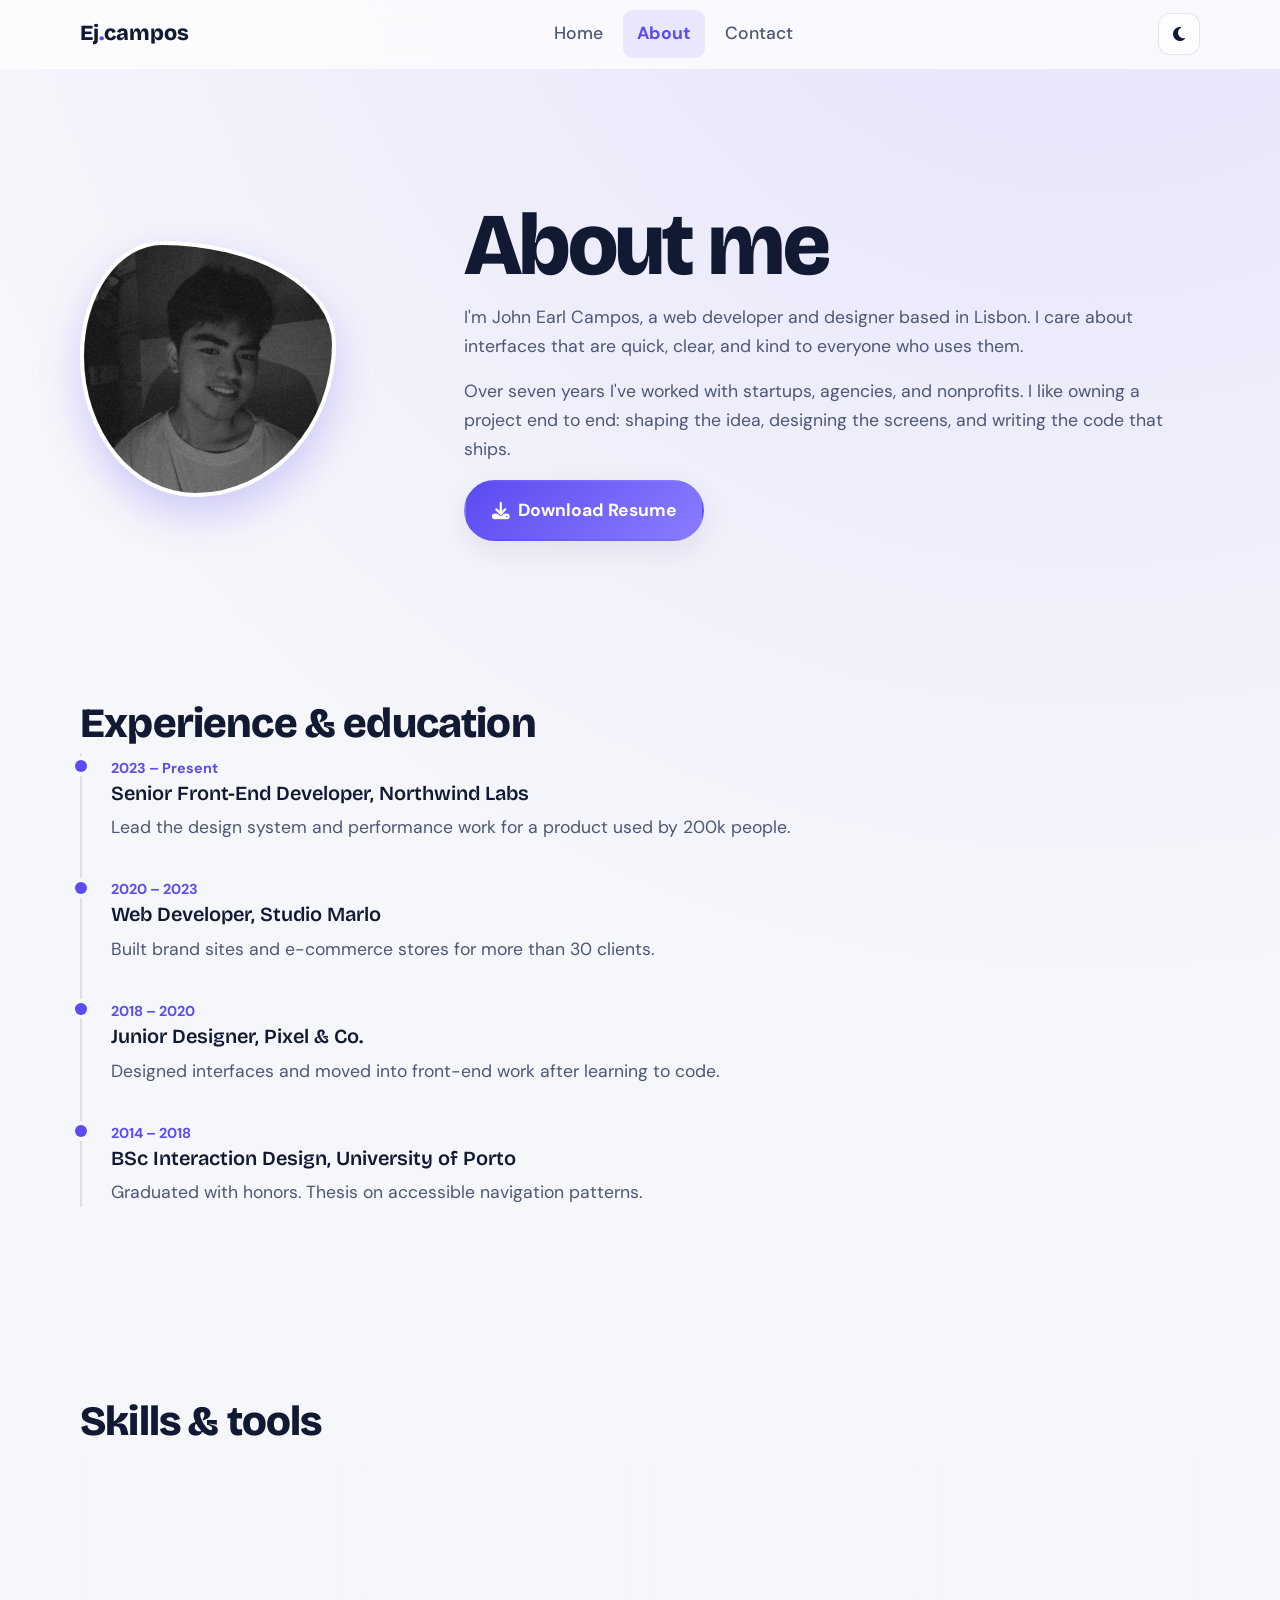
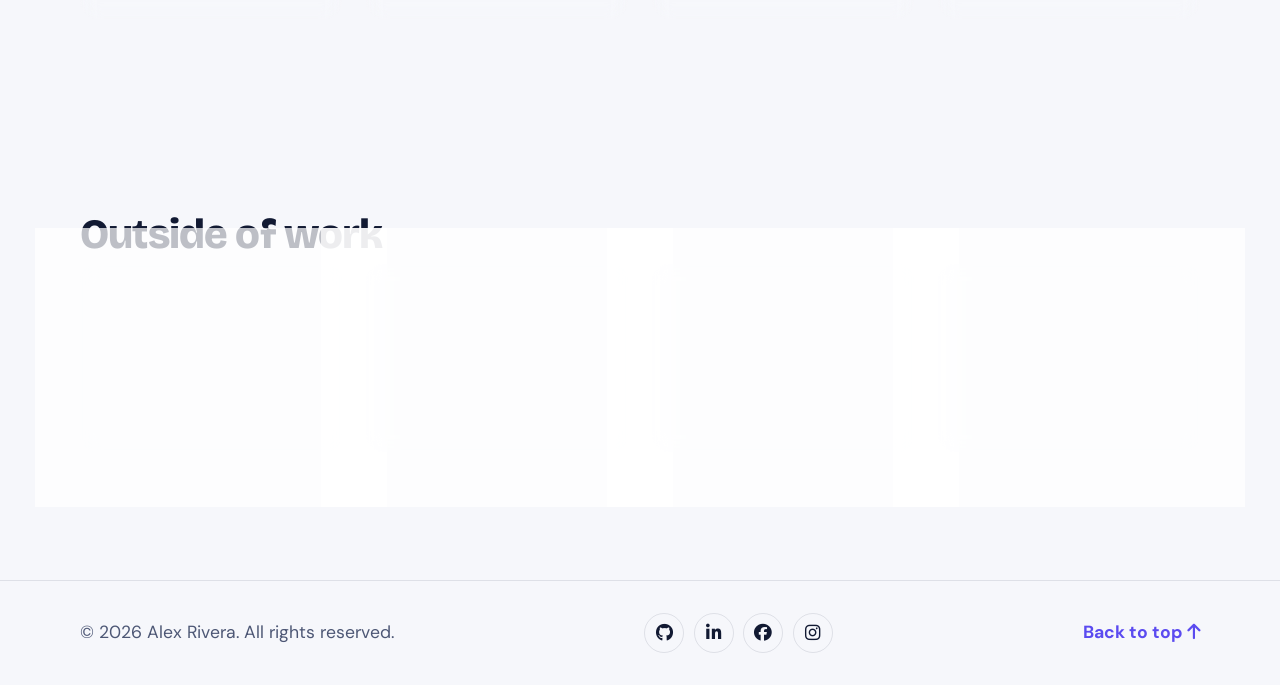
==== about.html @ 5c0c0ce5 "Add files via upload" ====
<!DOCTYPE html>
<html lang="en">
<head>
  <meta charset="UTF-8">
  <meta name="viewport" content="width=device-width, initial-scale=1">
  <meta name="description" content="About John Earl Campos – background, experience, skills and interests.">
  <title>About · John Earl Campos</title>
  <link rel="icon" href="data:image/svg+xml,%3Csvg xmlns='http://www.w3.org/2000/svg' viewBox='0 0 100 100'%3E%3Crect width='100' height='100' rx='24' fill='%236d5efc'/%3E%3Ctext x='50' y='68' font-size='56' text-anchor='middle' fill='white' font-family='sans-serif'%3EJ%3C/text%3E%3C/svg%3E">
  <link rel="preconnect" href="https://fonts.googleapis.com">
  <link rel="preconnect" href="https://fonts.gstatic.com" crossorigin>
  <link href="https://fonts.googleapis.com/css2?family=Bricolage+Grotesque:wght@600;800&family=DM+Sans:wght@400;500;700&display=swap" rel="stylesheet">
  <link rel="stylesheet" href="https://cdnjs.cloudflare.com/ajax/libs/font-awesome/6.5.1/css/all.min.css">
  <link rel="stylesheet" href="style.css">
  <script>try{var t=localStorage.getItem("theme");if(t)document.documentElement.setAttribute("data-theme",t)}catch(e){}</script>
</head>
<body>
  <a class="skip" href="#main">Skip to content</a>
  <header class="navbar" id="navbar">
    <nav class="container nav" aria-label="Main navigation">
      <a class="logo" href="index.html">Ej<span>.</span>campos</a>
      <ul class="nav-links" id="nav-links">
        <li><a href="index.html">Home</a></li>
        <li><a href="about.html" class="active" aria-current="page">About</a></li>
        <li><a href="contact.html">Contact</a></li>
      </ul>
      <div class="nav-actions">
        <button class="icon-btn" id="theme-toggle" aria-label="Toggle dark mode"><i class="fa-solid fa-moon"></i></button>
        <button class="icon-btn menu-btn" id="menu-btn" aria-label="Open menu" aria-expanded="false" aria-controls="nav-links"><i class="fa-solid fa-bars"></i></button>
      </div>
    </nav>
  </header>

  <main id="main">
    <section class="hero container intro">
      <img class="avatar" src="John_Earl_Campos.jpg" alt="Portrait of John Earl Campos (placeholder)">
      <div>
        <h1>About me</h1>
        <p class="lead">I'm John Earl Campos, a web developer and designer based in Lisbon. I care about interfaces that are quick, clear, and kind to everyone who uses them.</p>
        <p class="lead">Over seven years I've worked with startups, agencies, and nonprofits. I like owning a project end to end: shaping the idea, designing the screens, and writing the code that ships.</p>
        <a class="btn btn-primary" href="resume.pdf" download><i class="fa-solid fa-download"></i> Download Resume</a>
      </div>
    </section>

    <section class="section container">
      <h2 class="section-title reveal">Experience &amp; education</h2>
      <ol class="timeline">
        <li class="reveal"><span class="date">2023 – Present</span><h3>Senior Front-End Developer, Northwind Labs</h3><p>Lead the design system and performance work for a product used by 200k people.</p></li>
        <li class="reveal"><span class="date">2020 – 2023</span><h3>Web Developer, Studio Marlo</h3><p>Built brand sites and e-commerce stores for more than 30 clients.</p></li>
        <li class="reveal"><span class="date">2018 – 2020</span><h3>Junior Designer, Pixel &amp; Co.</h3><p>Designed interfaces and moved into front-end work after learning to code.</p></li>
        <li class="reveal"><span class="date">2014 – 2018</span><h3>BSc Interaction Design, University of Porto</h3><p>Graduated with honors. Thesis on accessible navigation patterns.</p></li>
      </ol>
    </section>

    <section class="section container">
      <h2 class="section-title reveal">Skills &amp; tools</h2>
      <div class="grid grid-4">
        <div class="card pad reveal"><h3><i class="fa-solid fa-code"></i> Frontend</h3><ul class="tags"><li>HTML</li><li>CSS</li><li>JavaScript</li><li>React</li></ul></div>
        <div class="card pad reveal"><h3><i class="fa-solid fa-server"></i> Backend</h3><ul class="tags"><li>Node.js</li><li>Express</li><li>PostgreSQL</li><li>REST</li></ul></div>
        <div class="card pad reveal"><h3><i class="fa-solid fa-pen-ruler"></i> Design</h3><ul class="tags"><li>Figma</li><li>Prototyping</li><li>Type</li><li>Branding</li></ul></div>
        <div class="card pad reveal"><h3><i class="fa-solid fa-screwdriver-wrench"></i> Tools</h3><ul class="tags"><li>Git</li><li>VS Code</li><li>Vite</li><li>Lighthouse</li></ul></div>
      </div>
    </section>

    <section class="section container">
      <h2 class="section-title reveal">Outside of work</h2>
      <div class="grid grid-4">
        <div class="card pad reveal"><h3><i class="fa-solid fa-mug-hot"></i> Coffee</h3><p>I brew pour-over every morning and have opinions about grind size.</p></div>
        <div class="card pad reveal"><h3><i class="fa-solid fa-person-hiking"></i> Hiking</h3><p>Weekend trails, preferably with a good view and no phone signal.</p></div>
        <div class="card pad reveal"><h3><i class="fa-solid fa-camera"></i> Film photography</h3><p>I shoot 35mm and develop at home. Slow, and worth it.</p></div>
        <div class="card pad reveal"><h3><i class="fa-solid fa-book-open"></i> Reading</h3><p>Mostly design history and science fiction.</p></div>
      </div>
    </section>
  </main>

  <footer class="footer">
    <div class="container footer-inner">
      <p>&copy; <span id="year">2025</span> Alex Rivera. All rights reserved.</p>
      <div class="socials">
        <a href="https://github.com/camposjohnearl-byte" aria-label="GitHub"><i class="fa-brands fa-github"></i></a>
        <a href="https://www.linkedin.com/in/johnearl-campos-39a609385/?isSelfProfile=true" aria-label="LinkedIn"><i class="fa-brands fa-linkedin-in"></i></a>
        <a href="https://www.facebook.com/johnearl.campos.08" aria-label="Facebook"><i class="fa-brands fa-facebook"></i></a>
        <a href="https://www.instagram.com/ejihbuy/" aria-label="Instagram"><i class="fa-brands fa-instagram"></i></a>
      </div>
      <a href="#top" class="to-top-link" id="to-top-link">Back to top <i class="fa-solid fa-arrow-up"></i></a>
    </div>
  </footer>
  <button class="to-top" id="to-top" aria-label="Back to top"><i class="fa-solid fa-arrow-up"></i></button>
  <script src="script.js"></script>
</body>
</html>
---- style.css ----
/* =========================================================
   1. VARIABLES  (edit colors and fonts here)
   ========================================================= */
:root {
  --bg: #f6f7fb;
  --surface: rgba(255, 255, 255, 0.72);
  --surface-solid: #ffffff;
  --text: #121a33;
  --muted: #4d5775;
  --border: rgba(18, 26, 51, 0.1);
  --accent: #5b4bf0;          /* single vibrant accent */
  --accent-2: #8a7dff;
  --on-accent: #ffffff;
  --navy: #0f1630;
  --shadow: 0 10px 30px rgba(18, 26, 51, 0.08);
  --shadow-hover: 0 18px 40px rgba(91, 75, 240, 0.25);
  --radius: 18px;
  --font-display: "Bricolage Grotesque", system-ui, sans-serif;
  --font-body: "DM Sans", system-ui, sans-serif;
  --fs-h1: clamp(2.6rem, 7vw + 1rem, 5.5rem);
  --fs-h2: clamp(1.7rem, 3vw + 1rem, 2.6rem);
  --fs-h3: clamp(1.05rem, 0.6vw + 1rem, 1.25rem);
  --fs-body: clamp(1rem, 0.2vw + 0.95rem, 1.1rem);
  --ease: 0.3s ease;
}
[data-theme="dark"] {
  --bg: #0b1024;
  --surface: rgba(24, 31, 60, 0.7);
  --surface-solid: #151c3a;
  --text: #eef0fa;
  --muted: #a9b0cc;
  --border: rgba(255, 255, 255, 0.1);
  --accent: #8a7dff;
  --accent-2: #b0a7ff;
  --on-accent: #0b1024;
  --shadow: 0 10px 30px rgba(0, 0, 0, 0.35);
  --shadow-hover: 0 18px 40px rgba(138, 125, 255, 0.3);
}

/* =========================================================
   2. BASE
   ========================================================= */
*, *::before, *::after { box-sizing: border-box; }
html { scroll-behavior: smooth; scroll-padding-top: 80px; }
body {
  margin: 0; font-family: var(--font-body); font-size: var(--fs-body);
  line-height: 1.65; color: var(--text); background: var(--bg);
  background-image: radial-gradient(circle at 85% -10%, rgba(138, 125, 255, 0.18), transparent 45%);
  transition: background-color var(--ease), color var(--ease);
}
img { max-width: 100%; display: block; }
h1, h2, h3 { font-family: var(--font-display); line-height: 1.1; margin: 0 0 0.6rem; }
h1 { font-size: var(--fs-h1); font-weight: 800; letter-spacing: -0.03em; }
h2 { font-size: var(--fs-h2); font-weight: 800; letter-spacing: -0.02em; }
h3 { font-size: var(--fs-h3); font-weight: 600; }
p { margin: 0 0 1rem; }
a { color: var(--accent); text-decoration: none; transition: color var(--ease); }
a:hover { color: var(--accent-2); }
ul, ol { margin: 0; padding: 0; list-style: none; }
:focus-visible { outline: 3px solid var(--accent); outline-offset: 3px; border-radius: 6px; }
.skip { position: absolute; left: -999px; top: 8px; background: var(--accent); color: var(--on-accent); padding: 8px 14px; border-radius: 8px; z-index: 200; }
.skip:focus { left: 8px; }

/* =========================================================
   3. LAYOUT
   ========================================================= */
.container { width: min(1120px, 100% - 2.5rem); margin-inline: auto; }
.section { padding-block: clamp(3rem, 8vw, 6rem); }
.narrow { max-width: 760px; }
.grid { display: grid; gap: 1.5rem; }
.grid-2, .grid-3, .grid-4 { grid-template-columns: 1fr; }
.hero { padding-block: clamp(4rem, 12vw, 8rem) clamp(2rem, 6vw, 4rem); animation: rise 0.8s ease both; }
.hero.intro { display: grid; gap: 2.5rem; align-items: center; }
.contact-grid { display: grid; gap: 1.5rem; grid-template-columns: 1fr; }

/* Navbar */
.navbar { position: sticky; top: 0; z-index: 100; background: var(--surface); backdrop-filter: blur(14px); -webkit-backdrop-filter: blur(14px); border-bottom: 1px solid transparent; transition: box-shadow var(--ease), border-color var(--ease); }
.navbar.scrolled { box-shadow: var(--shadow); border-color: var(--border); }
.nav { display: flex; align-items: center; justify-content: space-between; height: 68px; }
.logo { font-family: var(--font-display); font-weight: 800; font-size: 1.35rem; color: var(--text); }
.logo span { color: var(--accent); }
.nav-links { position: absolute; top: 68px; left: 0; right: 0; background: var(--surface-solid); border-bottom: 1px solid var(--border); display: flex; flex-direction: column; padding: 0 1.25rem; max-height: 0; overflow: hidden; visibility: hidden; transition: max-height 0.4s ease, padding 0.4s ease, visibility 0.4s; }
.nav-links.open { max-height: 280px; padding: 1rem 1.25rem; visibility: visible; }
.nav-links a { display: block; padding: 0.6rem 0.9rem; border-radius: 10px; color: var(--muted); font-weight: 500; }
.nav-links a:hover, .nav-links a.active { color: var(--text); background: rgba(138, 125, 255, 0.15); }
.nav-links a.active { color: var(--accent); font-weight: 700; }
.nav-actions { display: flex; gap: 0.5rem; }

/* Footer */
.footer { border-top: 1px solid var(--border); padding-block: 2rem; margin-top: 2rem; color: var(--muted); }
.footer-inner { display: flex; flex-wrap: wrap; align-items: center; justify-content: space-between; gap: 1rem; }
.footer p { margin: 0; }

/* =========================================================
   4. COMPONENTS
   ========================================================= */
.btn { display: inline-flex; align-items: center; gap: 0.5rem; padding: 0.85rem 1.6rem; border-radius: 999px; font-weight: 700; font: inherit; font-weight: 700; border: 2px solid transparent; cursor: pointer; transition: transform var(--ease), box-shadow var(--ease), background var(--ease); }
.btn:hover { transform: translateY(-2px); }
.btn-primary { background: linear-gradient(135deg, var(--accent), var(--accent-2)); color: var(--on-accent); box-shadow: var(--shadow); }
.btn-primary:hover { color: var(--on-accent); box-shadow: var(--shadow-hover); }
.btn-ghost { border-color: var(--border); color: var(--text); background: var(--surface); }
.btn-ghost:hover { border-color: var(--accent); color: var(--accent); }
.btn-light { background: #fff; color: #1b1566; }
.btn-light:hover { color: #1b1566; box-shadow: 0 12px 30px rgba(0, 0, 0, 0.3); }
.btn-row { display: flex; flex-wrap: wrap; gap: 1rem; margin-top: 1.5rem; }
.icon-btn { width: 42px; height: 42px; display: grid; place-items: center; border-radius: 12px; border: 1px solid var(--border); background: var(--surface); color: var(--text); font-size: 1rem; cursor: pointer; transition: transform var(--ease), color var(--ease), border-color var(--ease); }
.icon-btn:hover { color: var(--accent); border-color: var(--accent); transform: translateY(-2px); }

.card { background: var(--surface); backdrop-filter: blur(10px); -webkit-backdrop-filter: blur(10px); border: 1px solid var(--border); border-radius: var(--radius); box-shadow: var(--shadow); transition: transform var(--ease), box-shadow var(--ease), border-color var(--ease); }
.card.pad { padding: 1.6rem; }
.card:hover { transform: translateY(-6px); box-shadow: var(--shadow-hover); border-color: var(--accent); }
.skills-panel:hover, form.card:hover { transform: none; }
.card h3 i { color: var(--accent); margin-right: 0.4rem; }
.card p { color: var(--muted); }
.project { overflow: hidden; }
.project img { aspect-ratio: 16 / 10; width: 100%; object-fit: cover; }
.card-body { padding: 1.4rem; }
.links { display: flex; gap: 1.2rem; font-weight: 700; font-size: 0.95rem; }

.tags { display: flex; flex-wrap: wrap; gap: 0.5rem; margin-bottom: 1rem; }
.tags li { font-size: 0.82rem; font-weight: 500; padding: 0.25rem 0.75rem; border-radius: 999px; background: rgba(138, 125, 255, 0.16); color: var(--accent); }

.hello { color: var(--accent); font-weight: 700; margin-bottom: 0.5rem; }
.tagline { font-family: var(--font-display); font-size: clamp(1.4rem, 3vw + 0.5rem, 2.4rem); font-weight: 600; margin: 0.8rem 0; }
.typing { color: var(--accent); }
.caret { display: inline-block; width: 3px; height: 1em; margin-left: 3px; background: var(--accent); vertical-align: -0.12em; animation: blink 1s steps(1) infinite; }
.lead { color: var(--muted); max-width: 60ch; }
.section-title { margin-bottom: 0.4rem; }
.section-sub { color: var(--muted); margin-bottom: 2rem; }

.skill-head { display: flex; justify-content: space-between; font-weight: 500; margin-bottom: 0.4rem; }
.bar { height: 10px; background: var(--border); border-radius: 999px; overflow: hidden; }
.bar-fill { height: 100%; width: 0; border-radius: 999px; background: linear-gradient(90deg, var(--accent), var(--accent-2)); transition: width 1.2s cubic-bezier(0.2, 0.7, 0.2, 1); }
.skills-panel { padding: 1.8rem; gap: 1.5rem 3rem; }

.cta { text-align: center; padding: clamp(2.5rem, 6vw, 4rem) 1.5rem; border-radius: 28px; color: #fff; background: linear-gradient(135deg, var(--navy), #3a2fb8 70%, #5b4bf0); box-shadow: var(--shadow); }
.cta h2 { color: #fff; }
.cta p { color: rgba(255, 255, 255, 0.85); margin-bottom: 1.5rem; }

.avatar { width: min(320px, 80%); aspect-ratio: 1; object-fit: cover; border-radius: 32% 68% 55% 45% / 45% 40% 60% 55%; border: 4px solid var(--surface-solid); box-shadow: var(--shadow-hover); }

.timeline { position: relative; padding-left: 1.8rem; border-left: 2px solid var(--border); display: grid; gap: 2rem; }
.timeline li { position: relative; }
.timeline li::before { content: ""; position: absolute; left: calc(-1.8rem - 7px); top: 0.45rem; width: 12px; height: 12px; border-radius: 50%; background: var(--accent); box-shadow: 0 0 0 4px var(--bg); }
.timeline .date { font-weight: 700; color: var(--accent); font-size: 0.9rem; }
.timeline p { color: var(--muted); margin: 0; }

.socials { display: flex; gap: 0.6rem; }
.socials a { width: 40px; height: 40px; display: grid; place-items: center; border-radius: 50%; border: 1px solid var(--border); color: var(--text); transition: transform var(--ease), background var(--ease), color var(--ease); }
.socials a:hover { background: var(--accent); color: var(--on-accent); transform: translateY(-3px); }
.to-top-link { font-weight: 700; }
.to-top { position: fixed; right: 1.2rem; bottom: 1.2rem; width: 48px; height: 48px; border-radius: 50%; border: 0; background: var(--accent); color: var(--on-accent); box-shadow: var(--shadow-hover); cursor: pointer; opacity: 0; visibility: hidden; transform: translateY(12px); transition: opacity var(--ease), transform var(--ease), visibility var(--ease); z-index: 90; }
.to-top.show { opacity: 1; visibility: visible; transform: none; }

/* Form */
.field { margin-bottom: 1.1rem; }
label { display: block; font-weight: 700; margin-bottom: 0.35rem; font-size: 0.95rem; }
input, textarea { width: 100%; padding: 0.8rem 1rem; font: inherit; color: var(--text); background: var(--surface-solid); border: 1.5px solid var(--border); border-radius: 12px; transition: border-color var(--ease), box-shadow var(--ease); }
input:focus, textarea:focus { outline: none; border-color: var(--accent); box-shadow: 0 0 0 4px rgba(138, 125, 255, 0.25); }
.field.invalid input, .field.invalid textarea { border-color: #d92d4a; }
.error { color: #d92d4a; font-size: 0.88rem; margin: 0.3rem 0 0; min-height: 0; }
[data-theme="dark"] .error, [data-theme="dark"] .field.invalid + .error { color: #ff8095; }
.success { margin: 1rem 0 0; padding: 0.9rem 1rem; border-radius: 12px; background: rgba(30, 160, 100, 0.15); color: var(--text) !important; }
.success i { color: #1ea064; }
.details { display: grid; gap: 1rem; margin: 1rem 0 1.5rem; }
.details li { display: flex; gap: 0.9rem; align-items: center; }
.details i { width: 40px; height: 40px; display: grid; place-items: center; border-radius: 12px; background: rgba(138, 125, 255, 0.16); color: var(--accent); }

/* Accordion */
.accordion { display: grid; gap: 0.8rem; }
.acc-item { background: var(--surface); border: 1px solid var(--border); border-radius: 14px; overflow: hidden; }
.acc-btn { width: 100%; display: flex; justify-content: space-between; align-items: center; gap: 1rem; padding: 1.1rem 1.3rem; font: inherit; font-weight: 700; color: var(--text); background: none; border: 0; text-align: left; cursor: pointer; }
.acc-btn i { transition: transform var(--ease); color: var(--accent); }
.acc-btn[aria-expanded="true"] i { transform: rotate(180deg); }
.acc-panel { display: grid; grid-template-rows: 0fr; transition: grid-template-rows 0.35s ease; }
.acc-panel.open { grid-template-rows: 1fr; }
.acc-panel p { overflow: hidden; margin: 0; padding: 0 1.3rem; color: var(--muted); }
.acc-panel.open p { padding-bottom: 1.2rem; }

/* =========================================================
   5. UTILITIES & ANIMATION
   ========================================================= */
.reveal { opacity: 0; transform: translateY(24px); transition: opacity 0.7s ease, transform 0.7s ease; }
.reveal.visible { opacity: 1; transform: none; }
@keyframes rise { from { opacity: 0; transform: translateY(24px); } to { opacity: 1; transform: none; } }
@keyframes blink { 50% { opacity: 0; } }

@media (prefers-reduced-motion: reduce) {
  *, *::before, *::after { animation: none !important; transition: none !important; scroll-behavior: auto !important; }
  .reveal { opacity: 1; transform: none; }
}

/* =========================================================
   6. RESPONSIVE (mobile-first)
   ========================================================= */
@media (min-width: 640px) {
  .grid-3, .grid-4 { grid-template-columns: repeat(2, 1fr); }
  .grid-2 { grid-template-columns: repeat(2, 1fr); }
}
@media (min-width: 820px) {
  .menu-btn { display: none; }
  .nav-links { position: static; flex-direction: row; gap: 0.3rem; max-height: none; overflow: visible; visibility: visible; padding: 0; background: none; border: 0; }
  .hero.intro { grid-template-columns: 320px 1fr; gap: 4rem; }
  .contact-grid { grid-template-columns: 1.4fr 1fr; align-items: start; }
}
@media (min-width: 1024px) {
  .grid-3 { grid-template-columns: repeat(3, 1fr); }
  .grid-4 { grid-template-columns: repeat(4, 1fr); }
}
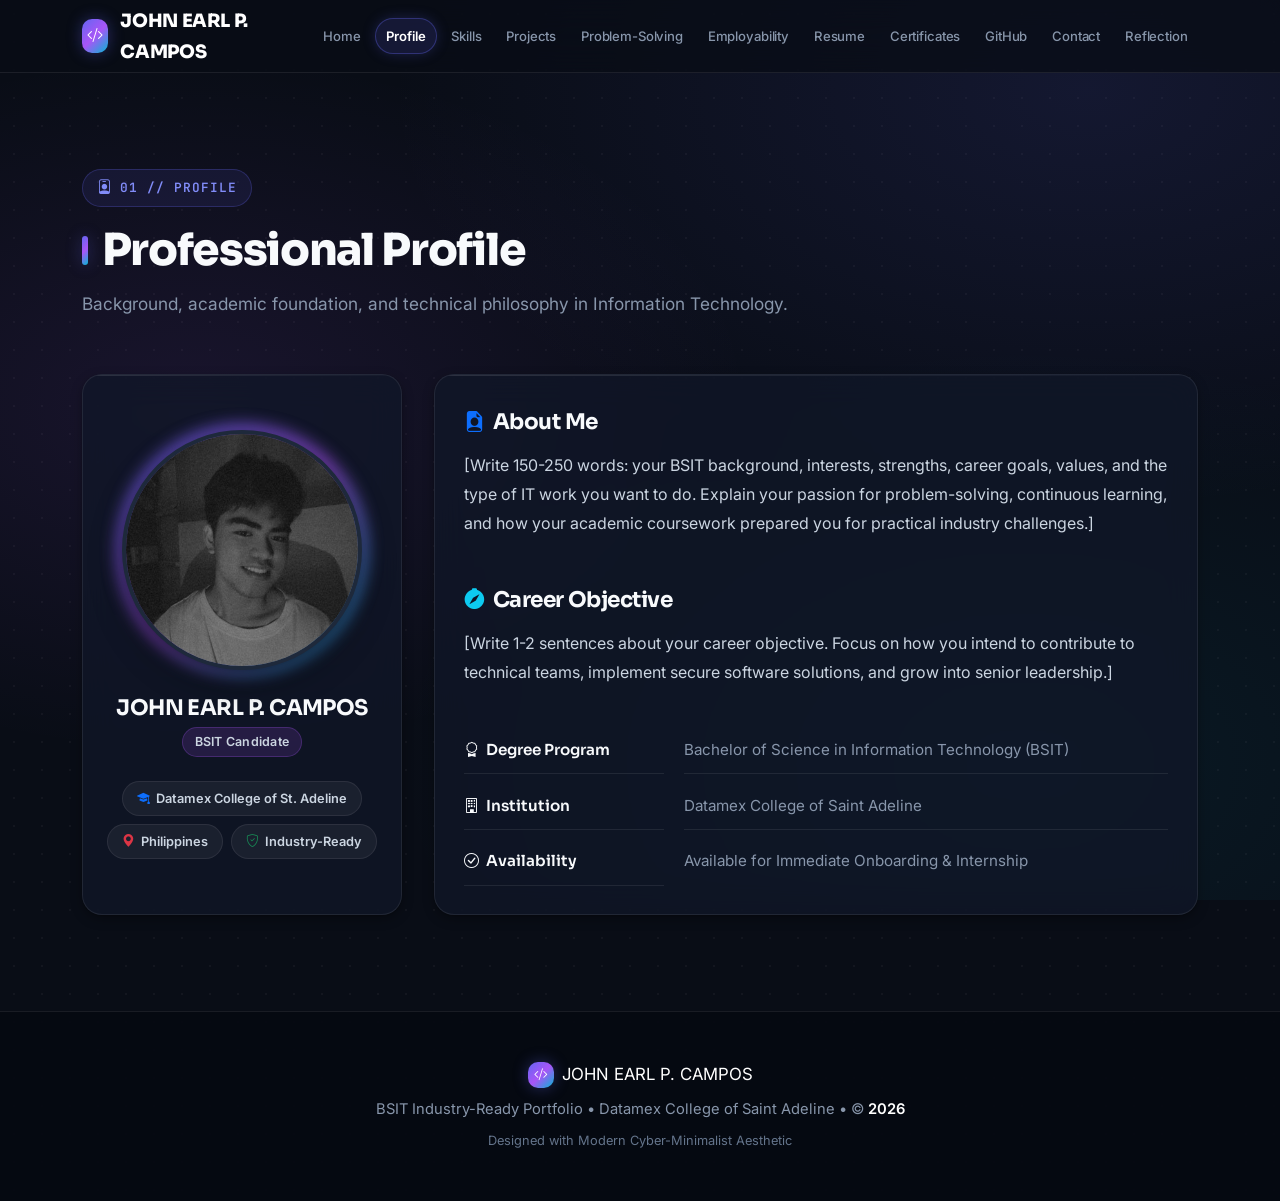
==== commit 38f86811: "Add files via upload" ====
--- a/about.html
+++ b/about.html
@@ -1,90 +1,138 @@
-<!DOCTYPE html>
-<html lang="en">
-<head>
-  <meta charset="UTF-8">
-  <meta name="viewport" content="width=device-width, initial-scale=1">
-  <meta name="description" content="About John Earl Campos – background, experience, skills and interests.">
-  <title>About · John Earl Campos</title>
-  <link rel="icon" href="data:image/svg+xml,%3Csvg xmlns='http://www.w3.org/2000/svg' viewBox='0 0 100 100'%3E%3Crect width='100' height='100' rx='24' fill='%236d5efc'/%3E%3Ctext x='50' y='68' font-size='56' text-anchor='middle' fill='white' font-family='sans-serif'%3EJ%3C/text%3E%3C/svg%3E">
-  <link rel="preconnect" href="https://fonts.googleapis.com">
-  <link rel="preconnect" href="https://fonts.gstatic.com" crossorigin>
-  <link href="https://fonts.googleapis.com/css2?family=Bricolage+Grotesque:wght@600;800&family=DM+Sans:wght@400;500;700&display=swap" rel="stylesheet">
-  <link rel="stylesheet" href="https://cdnjs.cloudflare.com/ajax/libs/font-awesome/6.5.1/css/all.min.css">
-  <link rel="stylesheet" href="style.css">
-  <script>try{var t=localStorage.getItem("theme");if(t)document.documentElement.setAttribute("data-theme",t)}catch(e){}</script>
-</head>
-<body>
-  <a class="skip" href="#main">Skip to content</a>
-  <header class="navbar" id="navbar">
-    <nav class="container nav" aria-label="Main navigation">
-      <a class="logo" href="index.html">Ej<span>.</span>campos</a>
-      <ul class="nav-links" id="nav-links">
-        <li><a href="index.html">Home</a></li>
-        <li><a href="about.html" class="active" aria-current="page">About</a></li>
-        <li><a href="contact.html">Contact</a></li>
-      </ul>
-      <div class="nav-actions">
-        <button class="icon-btn" id="theme-toggle" aria-label="Toggle dark mode"><i class="fa-solid fa-moon"></i></button>
-        <button class="icon-btn menu-btn" id="menu-btn" aria-label="Open menu" aria-expanded="false" aria-controls="nav-links"><i class="fa-solid fa-bars"></i></button>
-      </div>
-    </nav>
-  </header>
-
-  <main id="main">
-    <section class="hero container intro">
-      <img class="avatar" src="John_Earl_Campos.jpg" alt="Portrait of John Earl Campos (placeholder)">
-      <div>
-        <h1>About me</h1>
-        <p class="lead">I'm John Earl Campos, a web developer and designer based in Lisbon. I care about interfaces that are quick, clear, and kind to everyone who uses them.</p>
-        <p class="lead">Over seven years I've worked with startups, agencies, and nonprofits. I like owning a project end to end: shaping the idea, designing the screens, and writing the code that ships.</p>
-        <a class="btn btn-primary" href="resume.pdf" download><i class="fa-solid fa-download"></i> Download Resume</a>
-      </div>
-    </section>
-
-    <section class="section container">
-      <h2 class="section-title reveal">Experience &amp; education</h2>
-      <ol class="timeline">
-        <li class="reveal"><span class="date">2023 – Present</span><h3>Senior Front-End Developer, Northwind Labs</h3><p>Lead the design system and performance work for a product used by 200k people.</p></li>
-        <li class="reveal"><span class="date">2020 – 2023</span><h3>Web Developer, Studio Marlo</h3><p>Built brand sites and e-commerce stores for more than 30 clients.</p></li>
-        <li class="reveal"><span class="date">2018 – 2020</span><h3>Junior Designer, Pixel &amp; Co.</h3><p>Designed interfaces and moved into front-end work after learning to code.</p></li>
-        <li class="reveal"><span class="date">2014 – 2018</span><h3>BSc Interaction Design, University of Porto</h3><p>Graduated with honors. Thesis on accessible navigation patterns.</p></li>
-      </ol>
-    </section>
-
-    <section class="section container">
-      <h2 class="section-title reveal">Skills &amp; tools</h2>
-      <div class="grid grid-4">
-        <div class="card pad reveal"><h3><i class="fa-solid fa-code"></i> Frontend</h3><ul class="tags"><li>HTML</li><li>CSS</li><li>JavaScript</li><li>React</li></ul></div>
-        <div class="card pad reveal"><h3><i class="fa-solid fa-server"></i> Backend</h3><ul class="tags"><li>Node.js</li><li>Express</li><li>PostgreSQL</li><li>REST</li></ul></div>
-        <div class="card pad reveal"><h3><i class="fa-solid fa-pen-ruler"></i> Design</h3><ul class="tags"><li>Figma</li><li>Prototyping</li><li>Type</li><li>Branding</li></ul></div>
-        <div class="card pad reveal"><h3><i class="fa-solid fa-screwdriver-wrench"></i> Tools</h3><ul class="tags"><li>Git</li><li>VS Code</li><li>Vite</li><li>Lighthouse</li></ul></div>
-      </div>
-    </section>
-
-    <section class="section container">
-      <h2 class="section-title reveal">Outside of work</h2>
-      <div class="grid grid-4">
-        <div class="card pad reveal"><h3><i class="fa-solid fa-mug-hot"></i> Coffee</h3><p>I brew pour-over every morning and have opinions about grind size.</p></div>
-        <div class="card pad reveal"><h3><i class="fa-solid fa-person-hiking"></i> Hiking</h3><p>Weekend trails, preferably with a good view and no phone signal.</p></div>
-        <div class="card pad reveal"><h3><i class="fa-solid fa-camera"></i> Film photography</h3><p>I shoot 35mm and develop at home. Slow, and worth it.</p></div>
-        <div class="card pad reveal"><h3><i class="fa-solid fa-book-open"></i> Reading</h3><p>Mostly design history and science fiction.</p></div>
-      </div>
-    </section>
-  </main>
-
-  <footer class="footer">
-    <div class="container footer-inner">
-      <p>&copy; <span id="year">2025</span> Alex Rivera. All rights reserved.</p>
-      <div class="socials">
-        <a href="https://github.com/camposjohnearl-byte" aria-label="GitHub"><i class="fa-brands fa-github"></i></a>
-        <a href="https://www.linkedin.com/in/johnearl-campos-39a609385/?isSelfProfile=true" aria-label="LinkedIn"><i class="fa-brands fa-linkedin-in"></i></a>
-        <a href="https://www.facebook.com/johnearl.campos.08" aria-label="Facebook"><i class="fa-brands fa-facebook"></i></a>
-        <a href="https://www.instagram.com/ejihbuy/" aria-label="Instagram"><i class="fa-brands fa-instagram"></i></a>
-      </div>
-      <a href="#top" class="to-top-link" id="to-top-link">Back to top <i class="fa-solid fa-arrow-up"></i></a>
-    </div>
-  </footer>
-  <button class="to-top" id="to-top" aria-label="Back to top"><i class="fa-solid fa-arrow-up"></i></button>
-  <script src="script.js"></script>
-</body>
-</html>
+<!DOCTYPE html>
+<html lang="en">
+<head>
+<meta charset="UTF-8">
+<meta name="viewport" content="width=device-width, initial-scale=1">
+<title>[YOUR NAME] | About</title>
+<meta name="description" content="BSIT Industry-Ready Portfolio - Datamex College of Saint Adeline">
+
+<!-- Google Fonts -->
+<link rel="preconnect" href="https://fonts.googleapis.com">
+<link rel="preconnect" href="https://fonts.gstatic.com" crossorigin>
+<link href="https://fonts.googleapis.com/css2?family=Inter:wght@300;400;500;600;700&family=JetBrains+Mono:wght@400;500;600&family=Sora:wght@500;600;700;800&display=swap" rel="stylesheet">
+
+<!-- Bootstrap & Icons -->
+<link href="https://cdn.jsdelivr.net/npm/bootstrap@5.3.3/dist/css/bootstrap.min.css" rel="stylesheet">
+<link href="https://cdn.jsdelivr.net/npm/bootstrap-icons@1.11.3/font/bootstrap-icons.min.css" rel="stylesheet">
+
+<!-- Custom Styles -->
+<link href="styles.css" rel="stylesheet">
+</head>
+<body>
+<a class="skip" href="#main">Skip to main content</a>
+
+<!-- Sticky Glassmorphic Navbar -->
+<header class="nav">
+  <div class="container nav-in">
+    <a class="brand" href="index.html#home">
+      <div class="brand-badge"><i class="bi bi-code-slash"></i></div>
+      <span data-name>[YOUR NAME]</span>
+    </a>
+    <button id="menuBtn" class="menu-btn" aria-label="Toggle navigation menu" aria-expanded="false" aria-controls="menu">
+      <span></span><span></span><span></span>
+    </button>
+    <nav aria-label="Main Navigation">
+      <ul id="menu" class="menu">
+        <li><a href="index.html#home"><i class="bi bi-house-door me-1"></i> Home</a></li>
+        <li><a href="about.html" class="active"><i class="bi bi-person me-1"></i> Profile</a></li>
+        <li><a href="index.html#skills"><i class="bi bi-lightning me-1"></i> Skills</a></li>
+        <li><a href="index.html#projects"><i class="bi bi-grid-1x2 me-1"></i> Projects</a></li>
+        <li><a href="index.html#problem-solving"><i class="bi bi-tools me-1"></i> Problem-Solving</a></li>
+        <li><a href="index.html#employability"><i class="bi bi-briefcase me-1"></i> Employability</a></li>
+        <li><a href="index.html#resume"><i class="bi bi-file-earmark-person me-1"></i> Resume</a></li>
+        <li><a href="index.html#certificates"><i class="bi bi-award me-1"></i> Certificates</a></li>
+        <li><a href="index.html#github"><i class="bi bi-github me-1"></i> GitHub</a></li>
+        <li><a href="contact.html"><i class="bi bi-envelope me-1"></i> Contact</a></li>
+        <li><a href="index.html#reflection"><i class="bi bi-journal-text me-1"></i> Reflection</a></li>
+      </ul>
+    </nav>
+  </div>
+</header>
+
+<main id="main">
+<!-- 2. PROFESSIONAL PROFILE -->
+<section id="profile">
+  <div class="container reveal">
+    <div class="section-header">
+      <div class="section-tag"><i class="bi bi-person-badge"></i> 01 // PROFILE</div>
+      <h2>Professional Profile</h2>
+      <p class="section-desc">Background, academic foundation, and technical philosophy in Information Technology.</p>
+    </div>
+
+    <div class="profile-grid">
+      <!-- Photo Card with Avatar Fallback & Badges -->
+      <div class="card photo-card photo">
+        <div class="avatar-wrap">
+          <img class="avatar-img" src="asset/image/ej.jpg" alt="Professional photo of EDSEL" width="320" height="320">
+        </div>
+        <h3 style="margin-bottom: 0.35rem;" data-name>John Earl P. Campos</h3>
+        <span class="tag tag-purple mb-2">BSIT Candidate</span>
+        <div class="profile-badges">
+          <span class="profile-pill"><i class="bi bi-mortarboard-fill text-primary"></i> Datamex College of St. Adeline</span>
+          <span class="profile-pill"><i class="bi bi-geo-alt-fill text-danger"></i> Philippines</span>
+          <span class="profile-pill"><i class="bi bi-shield-check text-success"></i> Industry-Ready</span>
+        </div>
+      </div>
+
+      <!-- About Me & Career Objective -->
+      <div class="card">
+        <div style="display: flex; align-items: center; gap: 0.5rem; margin-bottom: 0.75rem;">
+          <i class="bi bi-file-earmark-person-fill text-primary" style="font-size: 1.3rem;"></i>
+          <h3 style="margin: 0;">About Me</h3>
+        </div>
+        <p style="line-height: 1.8; color: var(--text);">
+          [Write 150-250 words: your BSIT background, interests, strengths, career goals, values, and the type of IT work you want to do. Explain your passion for problem-solving, continuous learning, and how your academic coursework prepared you for practical industry challenges.]
+        </p>
+
+        <div style="display: flex; align-items: center; gap: 0.5rem; margin: 1.75rem 0 0.75rem;">
+          <i class="bi bi-compass-fill text-info" style="font-size: 1.3rem;"></i>
+          <h3 style="margin: 0;">Career Objective</h3>
+        </div>
+        <p style="line-height: 1.8; color: var(--text);">
+          [Write 1-2 sentences about your career objective. Focus on how you intend to contribute to technical teams, implement secure software solutions, and grow into senior leadership.]
+        </p>
+
+        <div class="info">
+          <dt><i class="bi bi-award me-1"></i> Degree Program</dt>
+          <dd>Bachelor of Science in Information Technology (BSIT)</dd>
+          <dt><i class="bi bi-building me-1"></i> Institution</dt>
+          <dd>Datamex College of Saint Adeline</dd>
+          <dt><i class="bi bi-check-circle me-1"></i> Availability</dt>
+          <dd>Available for Immediate Onboarding & Internship</dd>
+        </div>
+      </div>
+    </div>
+  </div>
+</section>
+</main>
+
+<!-- Footer -->
+<footer>
+  <div class="container">
+    <div style="display: flex; align-items: center; justify-content: center; gap: 0.5rem; margin-bottom: 0.5rem;">
+      <span class="brand-badge" style="width: 26px; height: 26px; font-size: 0.85rem;"><i class="bi bi-code-slash"></i></span>
+      <span data-name style="font-size: 1.05rem; color: #fff;">[YOUR NAME]</span>
+    </div>
+    <div>BSIT Industry-Ready Portfolio &bull; Datamex College of Saint Adeline &bull; &copy; <span id="year"></span></div>
+    <div class="footer-badge">Designed with Modern Cyber-Minimalist Aesthetic</div>
+  </div>
+</footer>
+
+<!-- Back to Top Floating Button -->
+<button id="toTop" class="top" aria-label="Back to top">
+  <i class="bi bi-arrow-up"></i>
+</button>
+
+<!-- Project Details Modal -->
+<div id="modal" class="modal" role="dialog" aria-modal="true" aria-labelledby="mTitle" hidden>
+  <div class="modal-box">
+    <button id="mClose" class="m-close" aria-label="Close details dialog">
+      <i class="bi bi-x-lg"></i>
+    </button>
+    <div id="mBody"></div>
+  </div>
+</div>
+
+<script src="script.js"></script>
+</body>
+</html>
--- a/styles.css
+++ b/styles.css
@@ -0,0 +1,1621 @@
+/* ==========================================================================
+   MODERN DEVELOPER PORTFOLIO - DESIGN SYSTEM & STYLESHEET
+   Aesthetic: Deep Midnight Glassmorphism / Cyber-Minimalist Tech Portfolio
+   ========================================================================== */
+
+/* ---------- Design Tokens ---------- */
+:root {
+  /* Color Palette */
+  --bg: #090d16;
+  --bg-subtle: #0d1322;
+  --bg-card: rgba(16, 23, 41, 0.75);
+  --bg-card-hover: rgba(22, 32, 56, 0.85);
+  --bg-card-solid: #111827;
+  --bg-glass: rgba(15, 23, 42, 0.65);
+  --bg-input: rgba(15, 23, 42, 0.7);
+
+  /* Primary Neon & Accent Gradients */
+  --primary: #6366f1;         /* Indigo 500 */
+  --primary-hover: #4f46e5;   /* Indigo 600 */
+  --primary-light: #818cf8;   /* Indigo 400 */
+  --primary-glow: rgba(99, 102, 241, 0.35);
+
+  --secondary: #a855f7;       /* Purple 500 */
+  --secondary-glow: rgba(168, 85, 247, 0.3);
+
+  --cyan: #06b6d4;            /* Cyan 500 */
+  --cyan-glow: rgba(6, 182, 212, 0.3);
+
+  --emerald: #10b981;         /* Emerald 500 */
+  --emerald-glow: rgba(16, 185, 129, 0.3);
+
+  --amber: #f59e0b;           /* Amber 500 */
+  --rose: #f43f5e;            /* Rose 500 */
+
+  /* Text & Typography */
+  --ink: #f8fafc;             /* Slate 50 */
+  --text: #cbd5e1;            /* Slate 300 */
+  --text-muted: #8896ab;      /* Slate 400 */
+  --link: #93c5fd;            /* Blue 300 */
+
+  /* Borders & Dividers */
+  --line: rgba(255, 255, 255, 0.08);
+  --line-strong: rgba(255, 255, 255, 0.16);
+  --line-glow: rgba(99, 102, 241, 0.4);
+
+  /* Gradients */
+  --grad-primary: linear-gradient(135deg, #6366f1 0%, #a855f7 50%, #06b6d4 100%);
+  --grad-text: linear-gradient(135deg, #ffffff 15%, #c7d2fe 60%, #38bdf8 100%);
+  --grad-hero-text: linear-gradient(110deg, #ffffff 10%, #e0e7ff 45%, #818cf8 75%, #38bdf8 100%);
+  --grad-card-sheen: linear-gradient(90deg, rgba(255,255,255,0.12) 0%, rgba(255,255,255,0.02) 100%);
+  --grad-danger: linear-gradient(135deg, #ef4444, #f97316);
+  --grad-success: linear-gradient(135deg, #10b981, #06b6d4);
+
+  /* Surface Shadows & Lighting */
+  --shadow-sm: 0 2px 4px rgba(0, 0, 0, 0.2);
+  --shadow-md: 0 4px 12px rgba(0, 0, 0, 0.3), 0 1px 2px rgba(0, 0, 0, 0.2);
+  --shadow-lg: 0 12px 32px rgba(0, 0, 0, 0.45), 0 2px 6px rgba(0, 0, 0, 0.3);
+  --shadow-glow: 0 0 35px -5px var(--primary-glow);
+
+  /* Geometry */
+  --radius-sm: 8px;
+  --radius-md: 14px;
+  --radius-lg: 20px;
+  --radius-xl: 28px;
+  --radius-pill: 9999px;
+
+  /* Transition Curves */
+  --ease-smooth: cubic-bezier(0.16, 1, 0.3, 1);
+  --ease-bounce: cubic-bezier(0.34, 1.56, 0.64, 1);
+  --transition: all 0.25s var(--ease-smooth);
+
+  color-scheme: dark;
+}
+
+/* ---------- Global Reset & Body ---------- */
+*, *::before, *::after {
+  box-sizing: border-box;
+}
+
+html {
+  scroll-behavior: smooth;
+  scroll-padding-top: 86px;
+  background-color: var(--bg);
+}
+
+body {
+  margin: 0;
+  font-family: 'Inter', system-ui, -apple-system, BlinkMacSystemFont, 'Segoe UI', Roboto, sans-serif;
+  font-size: 1rem;
+  line-height: 1.7;
+  color: var(--text);
+  background:
+    radial-gradient(1000px 600px at 85% 10%, rgba(99, 102, 241, 0.12), transparent 70%),
+    radial-gradient(800px 500px at 15% 45%, rgba(168, 85, 247, 0.1), transparent 70%),
+    radial-gradient(900px 600px at 80% 85%, rgba(6, 182, 212, 0.08), transparent 70%),
+    radial-gradient(rgba(255, 255, 255, 0.04) 1px, transparent 1.2px) 0 0 / 28px 28px,
+    var(--bg);
+  background-attachment: fixed, fixed, fixed, scroll, scroll;
+  -webkit-font-smoothing: antialiased;
+  -moz-osx-font-smoothing: grayscale;
+  overflow-x: hidden;
+}
+
+/* Custom Scrollbar */
+::-webkit-scrollbar {
+  width: 10px;
+}
+::-webkit-scrollbar-track {
+  background: var(--bg);
+}
+::-webkit-scrollbar-thumb {
+  background: rgba(255, 255, 255, 0.15);
+  border-radius: var(--radius-pill);
+  border: 2px solid var(--bg);
+}
+::-webkit-scrollbar-thumb:hover {
+  background: var(--primary-light);
+}
+
+/* Links & Focus States */
+a {
+  color: var(--primary-light);
+  text-decoration: none;
+  transition: color 0.2s ease, text-decoration 0.2s ease;
+}
+a:hover {
+  color: #c7d2fe;
+}
+:focus-visible {
+  outline: 2px solid var(--primary-light);
+  outline-offset: 3px;
+  border-radius: var(--radius-sm);
+}
+
+.skip {
+  position: absolute;
+  left: -9999px;
+  top: 1rem;
+  z-index: 999;
+  background: var(--primary);
+  color: #fff;
+  padding: 0.6rem 1.2rem;
+  border-radius: var(--radius-md);
+  font-weight: 600;
+  box-shadow: var(--shadow-lg);
+}
+.skip:focus {
+  left: 1rem;
+}
+.sr {
+  position: absolute;
+  width: 1px;
+  height: 1px;
+  overflow: hidden;
+  clip: rect(0 0 0 0);
+}
+
+/* ---------- Typography & Section Headers ---------- */
+h1, h2, h3, h4, h5, h6 {
+  font-family: 'Sora', 'Inter', sans-serif;
+  color: var(--ink);
+  line-height: 1.25;
+  letter-spacing: -0.025em;
+  margin-top: 0;
+}
+
+section {
+  position: relative;
+  padding: 6rem 0;
+}
+
+.alt {
+  background: linear-gradient(180deg, rgba(255, 255, 255, 0.015) 0%, rgba(13, 19, 34, 0.4) 100%);
+  border-top: 1px solid var(--line);
+  border-bottom: 1px solid var(--line);
+}
+
+/* Section Header Component */
+.section-header {
+  margin-bottom: 3.5rem;
+  max-width: 720px;
+}
+.section-tag {
+  display: inline-flex;
+  align-items: center;
+  gap: 0.5rem;
+  font-family: 'JetBrains Mono', monospace;
+  font-size: 0.8rem;
+  font-weight: 600;
+  letter-spacing: 0.08em;
+  text-transform: uppercase;
+  color: var(--primary-light);
+  background: rgba(99, 102, 241, 0.1);
+  border: 1px solid rgba(99, 102, 241, 0.25);
+  padding: 0.35rem 0.85rem;
+  border-radius: var(--radius-pill);
+  margin-bottom: 1rem;
+}
+.section-tag i {
+  font-size: 0.9rem;
+}
+
+h2 {
+  font-size: clamp(2rem, 3.8vw, 2.75rem);
+  font-weight: 800;
+  color: var(--ink);
+  letter-spacing: -0.03em;
+  margin-bottom: 0.75rem;
+  display: flex;
+  align-items: center;
+  gap: 0.85rem;
+}
+h2::before {
+  content: "";
+  display: inline-block;
+  width: 6px;
+  height: 1.8rem;
+  border-radius: var(--radius-pill);
+  background: var(--grad-primary);
+  box-shadow: 0 0 15px var(--primary-glow);
+}
+
+.section-desc {
+  font-size: 1.08rem;
+  color: var(--text-muted);
+  line-height: 1.65;
+  margin: 0;
+}
+
+h3 {
+  font-size: 1.35rem;
+  font-weight: 700;
+  color: var(--ink);
+}
+h4 {
+  font-size: 1.1rem;
+  font-weight: 600;
+  color: var(--ink);
+}
+
+.gap {
+  margin-top: 3.5rem;
+}
+.note {
+  color: var(--text-muted);
+  font-size: 0.92rem;
+}
+
+/* ---------- Grid Layouts ---------- */
+.grid2, .grid3, .stats {
+  display: grid;
+  gap: 1.5rem;
+  grid-template-columns: 1fr;
+}
+
+/* ---------- Glassmorphic Cards ---------- */
+.card {
+  position: relative;
+  background: var(--bg-card);
+  backdrop-filter: blur(16px);
+  -webkit-backdrop-filter: blur(16px);
+  border: 1px solid var(--line);
+  border-radius: var(--radius-lg);
+  box-shadow: var(--shadow-md);
+  padding: 1.8rem;
+  transition: var(--transition);
+  color: var(--text);
+  overflow: hidden;
+}
+
+.card::before {
+  content: "";
+  position: absolute;
+  inset: 0 0 auto 0;
+  height: 1px;
+  background: var(--grad-card-sheen);
+  pointer-events: none;
+}
+
+article.card {
+  display: flex;
+  flex-direction: column;
+}
+
+article.card:hover, .card.card-hover:hover {
+  transform: translateY(-5px);
+  background: var(--bg-card-hover);
+  border-color: rgba(129, 140, 248, 0.35);
+  box-shadow: var(--shadow-lg), 0 0 25px -5px var(--primary-glow);
+}
+
+/* Bootstrap Card Text Color Override */
+.card, .card p, .card li, .card dd, .card dt, .card span,
+.acc-panel, .acc-panel p, .modal-box p, .prose p, .plain li, .info dd {
+  color: var(--text);
+}
+.card h3, .card h4, .acc-panel strong, .info dt, .plain li strong {
+  color: var(--ink);
+}
+.card .note, .info dd {
+  color: var(--text-muted);
+}
+.card a, .plain a {
+  color: var(--link);
+}
+
+/* ---------- Sticky Navbar ---------- */
+.nav {
+  position: sticky;
+  top: 0;
+  z-index: 100;
+  background: rgba(9, 13, 22, 0.75);
+  backdrop-filter: blur(20px);
+  -webkit-backdrop-filter: blur(20px);
+  border-bottom: 1px solid var(--line);
+  transition: background 0.3s ease, border-color 0.3s ease;
+}
+
+.nav-in {
+  display: flex;
+  align-items: center;
+  justify-content: space-between;
+  min-height: 72px;
+  gap: 1.5rem;
+}
+
+.brand {
+  font-family: 'Sora', sans-serif;
+  font-weight: 800;
+  font-size: 1.15rem;
+  color: #fff;
+  display: flex;
+  align-items: center;
+  gap: 0.75rem;
+  letter-spacing: -0.02em;
+}
+.brand-badge {
+  display: flex;
+  align-items: center;
+  justify-content: center;
+  width: 34px;
+  height: 34px;
+  border-radius: 10px;
+  background: var(--grad-primary);
+  color: #fff;
+  font-size: 1rem;
+  box-shadow: 0 0 15px var(--primary-glow);
+}
+.brand:hover {
+  color: #fff;
+}
+
+.menu {
+  display: none;
+  list-style: none;
+  margin: 0;
+  padding: 1rem 0;
+  width: 100%;
+}
+.menu.open {
+  display: flex;
+  flex-direction: column;
+  gap: 0.4rem;
+  background: rgba(13, 19, 34, 0.95);
+  padding: 1.25rem;
+  border-radius: var(--radius-md);
+  border: 1px solid var(--line);
+  margin-top: 0.5rem;
+  margin-bottom: 0.75rem;
+  box-shadow: var(--shadow-lg);
+}
+
+.menu a {
+  display: inline-flex;
+  align-items: center;
+  padding: 0.5rem 0.85rem;
+  border-radius: var(--radius-pill);
+  color: var(--text-muted);
+  font-size: 0.88rem;
+  font-weight: 500;
+  transition: var(--transition);
+}
+.menu a:hover {
+  color: #fff;
+  background: rgba(255, 255, 255, 0.06);
+}
+.menu a.active {
+  background: rgba(99, 102, 241, 0.15);
+  color: #fff;
+  border: 1px solid rgba(99, 102, 241, 0.35);
+  box-shadow: 0 0 15px -3px var(--primary-glow);
+  font-weight: 600;
+}
+
+.menu-btn {
+  background: rgba(255, 255, 255, 0.05);
+  border: 1px solid var(--line);
+  width: 42px;
+  height: 42px;
+  border-radius: 12px;
+  cursor: pointer;
+  display: flex;
+  flex-direction: column;
+  align-items: center;
+  justify-content: center;
+  gap: 5px;
+  transition: var(--transition);
+}
+.menu-btn:hover {
+  background: rgba(255, 255, 255, 0.1);
+  border-color: var(--line-strong);
+}
+.menu-btn span {
+  display: block;
+  width: 20px;
+  height: 2px;
+  background: #fff;
+  border-radius: 2px;
+  transition: transform 0.25s ease, opacity 0.25s ease;
+}
+.menu-btn[aria-expanded="true"] span:nth-child(1) {
+  transform: translateY(7px) rotate(45deg);
+}
+.menu-btn[aria-expanded="true"] span:nth-child(2) {
+  opacity: 0;
+}
+.menu-btn[aria-expanded="true"] span:nth-child(3) {
+  transform: translateY(-7px) rotate(-45deg);
+}
+
+/* ---------- Modern Buttons ---------- */
+.btn-a, .btn-o, .pill {
+  display: inline-flex;
+  align-items: center;
+  justify-content: center;
+  gap: 0.55rem;
+  padding: 0.75rem 1.6rem;
+  border-radius: var(--radius-pill);
+  font-family: 'Inter', sans-serif;
+  font-weight: 600;
+  font-size: 0.95rem;
+  cursor: pointer;
+  transition: var(--transition);
+  text-decoration: none;
+  border: 1px solid transparent;
+  white-space: nowrap;
+}
+
+.btn-a {
+  background: var(--grad-primary);
+  color: #fff;
+  box-shadow: 0 4px 18px rgba(99, 102, 241, 0.35);
+}
+.btn-a:hover {
+  transform: translateY(-2px);
+  box-shadow: 0 8px 26px rgba(99, 102, 241, 0.5);
+  color: #fff;
+}
+.btn-a:active {
+  transform: translateY(0);
+}
+
+.btn-o {
+  background: rgba(255, 255, 255, 0.05);
+  color: #e2e8f0;
+  border-color: rgba(255, 255, 255, 0.15);
+  backdrop-filter: blur(10px);
+}
+.btn-o:hover {
+  background: rgba(255, 255, 255, 0.1);
+  color: #fff;
+  border-color: var(--primary-light);
+  transform: translateY(-2px);
+}
+
+.btn-sm {
+  padding: 0.45rem 1rem;
+  font-size: 0.85rem;
+}
+
+.btns {
+  display: flex;
+  flex-wrap: wrap;
+  gap: 1rem;
+  margin: 2rem 0;
+}
+
+/* ---------- Hero Section ---------- */
+.hero {
+  position: relative;
+  padding: 7rem 0 6rem;
+  overflow: hidden;
+}
+
+/* Ambient glow blobs */
+.hero::before {
+  content: "";
+  position: absolute;
+  top: -20%;
+  right: -10%;
+  width: 650px;
+  height: 650px;
+  border-radius: 50%;
+  background: radial-gradient(circle, rgba(99, 102, 241, 0.18) 0%, transparent 70%);
+  filter: blur(60px);
+  pointer-events: none;
+}
+.hero::after {
+  content: "";
+  position: absolute;
+  bottom: -15%;
+  left: -5%;
+  width: 550px;
+  height: 550px;
+  border-radius: 50%;
+  background: radial-gradient(circle, rgba(6, 182, 212, 0.15) 0%, transparent 70%);
+  filter: blur(60px);
+  pointer-events: none;
+}
+
+.hero-status {
+  display: inline-flex;
+  align-items: center;
+  gap: 0.65rem;
+  background: rgba(16, 185, 129, 0.1);
+  border: 1px solid rgba(16, 185, 129, 0.25);
+  color: #a7f3d0;
+  font-size: 0.86rem;
+  font-weight: 500;
+  padding: 0.4rem 1rem;
+  border-radius: var(--radius-pill);
+  margin-bottom: 1.5rem;
+}
+.pulse-dot {
+  width: 8px;
+  height: 8px;
+  border-radius: 50%;
+  background: #10b981;
+  box-shadow: 0 0 10px #10b981;
+  position: relative;
+}
+.pulse-dot::after {
+  content: "";
+  position: absolute;
+  inset: -3px;
+  border-radius: 50%;
+  border: 1.5px solid #10b981;
+  animation: pulse-ring 2s cubic-bezier(0.215, 0.61, 0.355, 1) infinite;
+}
+@keyframes pulse-ring {
+  0% { transform: scale(0.8); opacity: 1; }
+  100% { transform: scale(2.2); opacity: 0; }
+}
+
+.hero h1 {
+  font-size: clamp(2.8rem, 6.5vw, 4.8rem);
+  font-weight: 800;
+  letter-spacing: -0.04em;
+  line-height: 1.08;
+  margin: 0 0 1.25rem;
+  background: var(--grad-hero-text);
+  -webkit-background-clip: text;
+  background-clip: text;
+  color: transparent;
+  max-width: 900px;
+}
+
+.title {
+  display: inline-flex;
+  align-items: center;
+  gap: 0.6rem;
+  background: rgba(255, 255, 255, 0.05);
+  border: 1px solid rgba(255, 255, 255, 0.12);
+  color: #fde68a;
+  font-weight: 600;
+  font-size: 0.95rem;
+  padding: 0.4rem 1.1rem;
+  border-radius: var(--radius-pill);
+  margin-bottom: 1.5rem;
+  backdrop-filter: blur(8px);
+}
+.title i {
+  color: var(--amber);
+}
+
+.lead {
+  font-size: 1.2rem;
+  color: #cbd5e1;
+  max-width: 64ch;
+  line-height: 1.7;
+}
+
+/* Stats Cards */
+.stats {
+  margin-top: 3rem;
+  align-items: stretch;           /* all cards equal height */
+}
+.stats .card {
+  display: flex;
+  flex-direction: column;         /* icon on top, text below (overrides Bootstrap) */
+  align-items: center;
+  justify-content: flex-start;
+  text-align: center;
+  gap: 1rem;
+  padding: 1.6rem 1.6rem 1.5rem;
+  background: rgba(255, 255, 255, 0.035);
+  border: 1px solid var(--line);
+  backdrop-filter: blur(12px);
+}
+.stat-icon {
+  width: 48px;
+  height: 48px;
+  border-radius: 14px;
+  background: rgba(99, 102, 241, 0.12);
+  border: 1px solid rgba(99, 102, 241, 0.25);
+  display: flex;
+  align-items: center;
+  justify-content: center;
+  font-size: 1.35rem;
+  color: var(--primary-light);
+  flex-shrink: 0;
+}
+.stats .card > div:last-child {
+  width: 100%;
+  display: flex;
+  flex-direction: column;
+  align-items: center;
+  gap: 0.35rem;
+}
+.stats strong {
+  display: flex;                  /* fixed-height row so number & "Contact Me" share a baseline */
+  align-items: center;
+  justify-content: center;
+  height: 2.6rem;
+  width: 100%;
+  font-family: 'Sora', sans-serif;
+  font-size: 2.2rem;
+  font-weight: 800;
+  line-height: 1;
+  color: #fff;
+  background: linear-gradient(135deg, #fff, #c7d2fe);
+  -webkit-background-clip: text;
+  background-clip: text;
+  color: transparent;
+}
+.stats strong a {
+  font-size: 1.7rem;              /* closer to the numbers' visual weight */
+  font-weight: 800;
+  line-height: 1;
+  color: #fff;
+  text-decoration: none;
+}
+.stats span {
+  display: block;
+  width: 100%;
+  text-align: center;
+  color: var(--text-muted);
+  font-size: 0.92rem;
+  font-weight: 500;
+  line-height: 1.3;
+}
+
+/* ---------- Profile Section ---------- */
+.profile-grid {
+  display: grid;
+  grid-template-columns: 1fr;
+  gap: 2rem;
+}
+.photo-card {
+  text-align: center;
+  display: flex;
+  flex-direction: column;
+  align-items: center;
+  justify-content: center;
+  padding: 2.5rem 1.5rem;
+  position: relative;
+}
+.avatar-wrap {
+  position: relative;
+  width: 240px;
+  height: 240px;
+  margin-bottom: 1.5rem;
+}
+.avatar-wrap::before {
+  content: "";
+  position: absolute;
+  inset: -6px;
+  border-radius: 50%;
+  background: var(--grad-primary);
+  opacity: 0.75;
+  filter: blur(8px);
+  z-index: 0;
+}
+.avatar-img {
+  position: relative;
+  z-index: 1;
+  width: 100%;
+  height: 100%;
+  object-fit: cover;
+  border-radius: 50%;
+  background: #0f172a;
+  border: 4px solid #1e293b;
+  box-shadow: var(--shadow-lg);
+}
+
+.profile-badges {
+  display: flex;
+  flex-wrap: wrap;
+  gap: 0.5rem;
+  justify-content: center;
+  margin-top: 1rem;
+}
+.profile-pill {
+  display: inline-flex;
+  align-items: center;
+  gap: 0.4rem;
+  font-size: 0.8rem;
+  font-weight: 600;
+  padding: 0.35rem 0.85rem;
+  border-radius: var(--radius-pill);
+  background: rgba(255, 255, 255, 0.05);
+  border: 1px solid var(--line);
+  color: #cbd5e1;
+}
+
+.info {
+  display: grid;
+  grid-template-columns: 1fr;
+  gap: 0.5rem 1.25rem;
+  margin: 1.5rem 0 0;
+}
+.info dt {
+  font-family: 'Sora', sans-serif;
+  font-weight: 600;
+  color: var(--ink);
+  font-size: 0.95rem;
+}
+.info dd {
+  margin: 0 0 1rem;
+  color: var(--text-muted);
+  padding-bottom: 0.8rem;
+  border-bottom: 1px solid var(--line);
+  font-size: 0.95rem;
+}
+.info dd:last-of-type {
+  border-bottom: none;
+}
+
+/* ---------- Skills Section ---------- */
+.filters {
+  display: flex;
+  flex-wrap: wrap;
+  gap: 0.6rem;
+  margin: 1.5rem 0 2.2rem;
+  padding: 0.4rem;
+  background: rgba(15, 23, 42, 0.5);
+  border: 1px solid var(--line);
+  border-radius: var(--radius-xl);
+  width: fit-content;
+  max-width: 100%;
+}
+
+.pill {
+  background: transparent;
+  color: var(--text-muted);
+  border: 1px solid transparent;
+  padding: 0.45rem 1.1rem;
+  font-size: 0.88rem;
+  font-weight: 500;
+}
+.pill:hover {
+  color: #fff;
+  background: rgba(255, 255, 255, 0.05);
+}
+.pill[aria-pressed="true"] {
+  background: var(--grad-primary);
+  color: #fff;
+  border-color: transparent;
+  box-shadow: 0 4px 14px var(--primary-glow);
+  font-weight: 600;
+}
+
+/* Skill Card */
+.skill-card {
+  padding: 1.6rem;
+}
+.skill-card-top {
+  display: flex;
+  align-items: center;
+  justify-content: space-between;
+  margin-bottom: 0.85rem;
+}
+.tag {
+  display: inline-flex;
+  align-items: center;
+  gap: 0.35rem;
+  background: rgba(99, 102, 241, 0.15);
+  color: #c7d2fe;
+  border: 1px solid rgba(99, 102, 241, 0.25);
+  border-radius: var(--radius-pill);
+  padding: 0.22rem 0.75rem;
+  font-size: 0.78rem;
+  font-weight: 600;
+  letter-spacing: 0.02em;
+}
+.tag-cyan {
+  background: rgba(6, 182, 212, 0.15);
+  color: #a5f3fc;
+  border-color: rgba(6, 182, 212, 0.25);
+}
+.tag-purple {
+  background: rgba(168, 85, 247, 0.15);
+  color: #e9d5ff;
+  border-color: rgba(168, 85, 247, 0.25);
+}
+
+.lvl {
+  font-family: 'JetBrains Mono', monospace;
+  font-size: 0.8rem;
+  font-weight: 600;
+  color: var(--cyan);
+  text-transform: uppercase;
+}
+
+/* Modern segmented LED meter */
+.meter {
+  display: inline-flex;
+  gap: 5px;
+  vertical-align: middle;
+  margin-left: 0.6rem;
+}
+.meter i {
+  width: 22px;
+  height: 5px;
+  border-radius: 4px;
+  background: rgba(255, 255, 255, 0.12);
+  transition: background 0.3s ease;
+}
+.meter[data-l="1"] i:nth-child(-n+1),
+.meter[data-l="2"] i:nth-child(-n+2),
+.meter[data-l="3"] i {
+  background: var(--grad-primary);
+  box-shadow: 0 0 8px var(--primary-glow);
+}
+
+.evidence-box {
+  margin-top: 1rem;
+  padding-top: 0.85rem;
+  border-top: 1px solid var(--line);
+  font-size: 0.88rem;
+  color: var(--text-muted);
+  display: flex;
+  align-items: flex-start;
+  gap: 0.5rem;
+}
+.evidence-box i {
+  color: var(--primary-light);
+  margin-top: 0.2rem;
+}
+
+/* ---------- Projects Section ---------- */
+.project-card {
+  display: flex;
+  flex-direction: column;
+  justify-content: space-between;
+  height: 100%;
+}
+.project-header {
+  display: flex;
+  align-items: center;
+  justify-content: space-between;
+  margin-bottom: 1.25rem;
+}
+.project-type {
+  font-size: 0.85rem;
+  color: var(--text-muted);
+  margin-bottom: 0.8rem;
+  display: flex;
+  align-items: center;
+  gap: 0.4rem;
+}
+.project-techs {
+  display: flex;
+  flex-wrap: wrap;
+  gap: 0.4rem;
+  margin: 1.25rem 0;
+}
+.project-features {
+  font-size: 0.9rem;
+  color: var(--text-muted);
+  margin-bottom: 1.5rem;
+  padding: 0.85rem 1rem;
+  background: rgba(255, 255, 255, 0.03);
+  border: 1px solid var(--line);
+  border-radius: var(--radius-sm);
+}
+.project-features strong {
+  color: var(--ink);
+  display: block;
+  margin-bottom: 0.3rem;
+  font-size: 0.85rem;
+  text-transform: uppercase;
+  letter-spacing: 0.04em;
+}
+
+.project-links {
+  display: flex;
+  flex-wrap: wrap;
+  gap: 0.6rem;
+  margin-bottom: 1.25rem;
+  padding-top: 0.85rem;
+  border-top: 1px solid var(--line);
+}
+.project-link-btn {
+  display: inline-flex;
+  align-items: center;
+  gap: 0.35rem;
+  padding: 0.4rem 0.85rem;
+  font-size: 0.84rem;
+  font-weight: 500;
+  border-radius: var(--radius-pill);
+  background: rgba(255, 255, 255, 0.05);
+  border: 1px solid var(--line);
+  color: #cbd5e1;
+  transition: var(--transition);
+}
+.project-link-btn:hover {
+  background: rgba(99, 102, 241, 0.15);
+  border-color: rgba(99, 102, 241, 0.35);
+  color: #fff;
+}
+
+/* ---------- Accordion (Troubleshooting) ---------- */
+.acc {
+  display: flex;
+  flex-direction: column;
+  gap: 1rem;
+}
+.acc-item {
+  background: var(--bg-card);
+  backdrop-filter: blur(16px);
+  border: 1px solid var(--line);
+  border-radius: var(--radius-md);
+  overflow: hidden;
+  transition: var(--transition);
+}
+.acc-item:hover {
+  border-color: rgba(99, 102, 241, 0.3);
+}
+
+.acc-btn {
+  width: 100%;
+  text-align: left;
+  background: transparent;
+  border: 0;
+  padding: 1.25rem 1.6rem;
+  font-family: 'Sora', sans-serif;
+  font-weight: 600;
+  font-size: 1.05rem;
+  color: var(--ink);
+  cursor: pointer;
+  display: flex;
+  align-items: center;
+  justify-content: space-between;
+  gap: 1rem;
+  transition: var(--transition);
+}
+.acc-btn:hover {
+  background: rgba(255, 255, 255, 0.03);
+}
+.acc-icon {
+  width: 32px;
+  height: 32px;
+  border-radius: 50%;
+  background: rgba(255, 255, 255, 0.06);
+  display: flex;
+  align-items: center;
+  justify-content: center;
+  color: var(--primary-light);
+  transition: transform 0.3s ease, background 0.3s ease;
+  flex-shrink: 0;
+}
+.acc-btn[aria-expanded="true"] {
+  background: rgba(99, 102, 241, 0.1);
+  color: #fff;
+}
+.acc-btn[aria-expanded="true"] .acc-icon {
+  transform: rotate(180deg);
+  background: var(--primary);
+  color: #fff;
+}
+
+.acc-panel {
+  padding: 1.5rem 1.6rem;
+  border-top: 1px solid var(--line);
+  background: rgba(0, 0, 0, 0.2);
+}
+.acc-grid {
+  display: grid;
+  grid-template-columns: 1fr;
+  gap: 1rem;
+}
+.acc-block {
+  padding: 1rem;
+  background: rgba(255, 255, 255, 0.03);
+  border: 1px solid var(--line);
+  border-radius: var(--radius-sm);
+}
+.acc-block-title {
+  display: flex;
+  align-items: center;
+  gap: 0.4rem;
+  font-family: 'JetBrains Mono', monospace;
+  font-size: 0.78rem;
+  font-weight: 600;
+  text-transform: uppercase;
+  color: var(--cyan);
+  margin-bottom: 0.4rem;
+}
+.acc-block-title.danger { color: #f87171; }
+.acc-block-title.success { color: #34d399; }
+.acc-block-title.info { color: #818cf8; }
+
+.hidden {
+  display: none !important;
+}
+
+/* ---------- Cybersecurity / SQLi Component ---------- */
+.security-banner {
+  display: flex;
+  align-items: center;
+  justify-content: space-between;
+  flex-wrap: wrap;
+  gap: 1rem;
+  padding: 1.25rem 1.75rem;
+  background: linear-gradient(90deg, rgba(239, 68, 68, 0.12), rgba(168, 85, 247, 0.08));
+  border: 1px solid rgba(239, 68, 68, 0.25);
+  border-radius: var(--radius-md);
+  margin-bottom: 2rem;
+}
+.security-tag {
+  display: inline-flex;
+  align-items: center;
+  gap: 0.4rem;
+  color: #fca5a5;
+  font-family: 'JetBrains Mono', monospace;
+  font-size: 0.85rem;
+  font-weight: 600;
+}
+
+/* Code Preview Terminal */
+.terminal {
+  background: #060911;
+  border: 1px solid var(--line);
+  border-radius: var(--radius-md);
+  overflow: hidden;
+  margin-bottom: 2rem;
+  box-shadow: var(--shadow-lg);
+}
+.terminal-bar {
+  display: flex;
+  align-items: center;
+  justify-content: space-between;
+  padding: 0.65rem 1.25rem;
+  background: rgba(255, 255, 255, 0.04);
+  border-bottom: 1px solid var(--line);
+}
+.terminal-dots {
+  display: flex;
+  gap: 6px;
+}
+.terminal-dot {
+  width: 10px;
+  height: 10px;
+  border-radius: 50%;
+}
+.dot-red { background: #ef4444; }
+.dot-yellow { background: #f59e0b; }
+.dot-green { background: #10b981; }
+.terminal-title {
+  font-family: 'JetBrains Mono', monospace;
+  font-size: 0.78rem;
+  color: var(--text-muted);
+}
+.terminal-body {
+  padding: 1.25rem;
+  font-family: 'JetBrains Mono', monospace;
+  font-size: 0.88rem;
+  line-height: 1.6;
+}
+.code-vuln {
+  color: #fca5a5;
+  background: rgba(239, 68, 68, 0.08);
+  padding: 0.6rem 0.85rem;
+  border-left: 3px solid #ef4444;
+  border-radius: 0 4px 4px 0;
+  margin-bottom: 0.85rem;
+}
+.code-safe {
+  color: #86efac;
+  background: rgba(16, 185, 129, 0.08);
+  padding: 0.6rem 0.85rem;
+  border-left: 3px solid #10b981;
+  border-radius: 0 4px 4px 0;
+}
+
+/* Checklist items */
+.security-list {
+  list-style: none;
+  padding: 0;
+  margin: 1rem 0;
+}
+.security-list li {
+  display: flex;
+  align-items: flex-start;
+  gap: 0.65rem;
+  padding: 0.5rem 0;
+  border-bottom: 1px solid var(--line);
+  font-size: 0.95rem;
+}
+.security-list li:last-child {
+  border-bottom: none;
+}
+.security-list i {
+  color: #10b981;
+  font-size: 1.1rem;
+  margin-top: 0.15rem;
+}
+
+/* ---------- AI Literacy Table ---------- */
+.table-wrap {
+  overflow-x: auto;
+  margin-bottom: 2rem;
+  border-radius: var(--radius-md);
+  border: 1px solid var(--line);
+  background: var(--bg-card);
+  backdrop-filter: blur(16px);
+  box-shadow: var(--shadow-md);
+}
+.tbl {
+  width: 100%;
+  border-collapse: collapse;
+  min-width: 600px;
+}
+.tbl th {
+  background: rgba(99, 102, 241, 0.15);
+  color: #fff;
+  font-family: 'Sora', sans-serif;
+  font-weight: 600;
+  font-size: 0.9rem;
+  padding: 1rem 1.25rem;
+  border-bottom: 1px solid var(--line);
+  text-align: left;
+}
+.tbl td {
+  padding: 1rem 1.25rem;
+  vertical-align: top;
+  border-bottom: 1px solid var(--line);
+  color: var(--text);
+  font-size: 0.92rem;
+}
+.tbl tbody tr:last-child td {
+  border-bottom: none;
+}
+.tbl tbody tr:hover {
+  background: rgba(255, 255, 255, 0.02);
+}
+
+/* ---------- Employability Section ---------- */
+.roadmap {
+  display: grid;
+  grid-template-columns: 1fr;
+  gap: 1.25rem;
+  margin-top: 1.5rem;
+}
+.roadmap-step {
+  position: relative;
+  padding: 1.25rem 1.5rem;
+  background: rgba(255, 255, 255, 0.03);
+  border: 1px solid var(--line);
+  border-radius: var(--radius-md);
+  border-left: 4px solid var(--primary);
+}
+.roadmap-step-title {
+  font-family: 'JetBrains Mono', monospace;
+  font-size: 0.82rem;
+  color: var(--primary-light);
+  font-weight: 600;
+  text-transform: uppercase;
+  margin-bottom: 0.3rem;
+}
+
+/* ---------- Resume Viewer ---------- */
+.resume-card {
+  padding: 1.8rem;
+}
+.resume-window-bar {
+  display: flex;
+  align-items: center;
+  justify-content: space-between;
+  flex-wrap: wrap;
+  gap: 1rem;
+  padding: 0.85rem 1.25rem;
+  background: rgba(255, 255, 255, 0.04);
+  border: 1px solid var(--line);
+  border-radius: var(--radius-sm);
+  margin-bottom: 1.5rem;
+}
+.resume-meta {
+  display: flex;
+  align-items: center;
+  gap: 0.75rem;
+  font-size: 0.9rem;
+}
+.resume-bar .btns {
+  margin: 0;
+}
+.pdf {
+  display: block;
+  width: 100%;
+  height: min(80vh, 850px);
+  min-height: 520px;
+  border-radius: var(--radius-md);
+  background: #0f172a;
+  border: 1px solid var(--line);
+}
+.resume-card.missing .pdf {
+  display: none;
+}
+.resume-card.missing .btn-a,
+.resume-card.missing .btn-o {
+  opacity: 0.5;
+  pointer-events: none;
+}
+
+/* ---------- Contact Section ---------- */
+.contact-list {
+  list-style: none;
+  padding: 0;
+  margin: 0;
+  display: flex;
+  flex-direction: column;
+  gap: 1rem;
+}
+.contact-item {
+  display: flex;
+  align-items: center;
+  justify-content: space-between;
+  padding: 1rem 1.25rem;
+  background: rgba(255, 255, 255, 0.03);
+  border: 1px solid var(--line);
+  border-radius: var(--radius-md);
+  transition: var(--transition);
+}
+.contact-item:hover {
+  background: rgba(255, 255, 255, 0.06);
+  border-color: rgba(99, 102, 241, 0.3);
+}
+.contact-item-left {
+  display: flex;
+  align-items: center;
+  gap: 1rem;
+}
+.contact-icon {
+  width: 42px;
+  height: 42px;
+  border-radius: 12px;
+  background: rgba(99, 102, 241, 0.12);
+  border: 1px solid rgba(99, 102, 241, 0.25);
+  display: flex;
+  align-items: center;
+  justify-content: center;
+  color: var(--primary-light);
+  font-size: 1.2rem;
+  flex-shrink: 0;
+}
+.contact-item-title {
+  font-size: 0.8rem;
+  color: var(--text-muted);
+  text-transform: uppercase;
+  letter-spacing: 0.05em;
+  font-family: 'JetBrains Mono', monospace;
+}
+.contact-item-val {
+  font-weight: 600;
+  color: var(--ink);
+  word-break: break-all;
+}
+
+/* Form Styles */
+form label {
+  display: block;
+  font-family: 'Sora', sans-serif;
+  font-weight: 600;
+  font-size: 0.9rem;
+  color: var(--ink);
+  margin-top: 1.2rem;
+  margin-bottom: 0.35rem;
+}
+form input, form textarea {
+  width: 100%;
+  padding: 0.85rem 1rem;
+  background: var(--bg-input);
+  border: 1px solid var(--line-strong);
+  border-radius: var(--radius-sm);
+  color: #fff;
+  font-family: inherit;
+  font-size: 0.95rem;
+  transition: var(--transition);
+}
+form input:focus, form textarea:focus {
+  outline: none;
+  border-color: var(--primary-light);
+  box-shadow: 0 0 0 4px rgba(99, 102, 241, 0.2);
+  background: rgba(20, 28, 48, 0.9);
+}
+form input::placeholder, form textarea::placeholder {
+  color: #64748b;
+}
+form input.bad, form textarea.bad {
+  border-color: var(--rose);
+  box-shadow: 0 0 0 3px rgba(244, 63, 94, 0.2);
+}
+.err {
+  color: #fda4af;
+  display: block;
+  min-height: 1.3rem;
+  font-size: 0.82rem;
+  margin-top: 0.3rem;
+}
+
+/* Copy button */
+.copy-btn {
+  background: rgba(255, 255, 255, 0.08);
+  border: 1px solid var(--line);
+  color: #cbd5e1;
+  padding: 0.4rem 0.75rem;
+  border-radius: var(--radius-sm);
+  font-size: 0.8rem;
+  cursor: pointer;
+  transition: var(--transition);
+  display: inline-flex;
+  align-items: center;
+  gap: 0.35rem;
+}
+.copy-btn:hover {
+  background: var(--primary);
+  color: #fff;
+  border-color: var(--primary);
+}
+
+/* ---------- Details Modal ---------- */
+.modal {
+  position: fixed;
+  inset: 0;
+  background: rgba(6, 9, 17, 0.85);
+  backdrop-filter: blur(12px);
+  -webkit-backdrop-filter: blur(12px);
+  z-index: 1000;
+  display: flex;
+  align-items: flex-start;
+  justify-content: center;
+  padding: 1.5rem;
+  overflow-y: auto;
+}
+.modal[hidden] {
+  display: none !important;
+}
+
+.modal-box {
+  background: #0d1424;
+  border: 1px solid var(--line-strong);
+  border-radius: var(--radius-xl);
+  max-width: 860px;
+  width: 100%;
+  padding: 2.5rem 2rem;
+  position: relative;
+  margin: 3rem 0;
+  box-shadow: 0 25px 65px rgba(0, 0, 0, 0.6), 0 0 40px rgba(99, 102, 241, 0.15);
+  border-top: 4px solid var(--primary);
+  animation: modalPop 0.25s var(--ease-smooth);
+}
+@keyframes modalPop {
+  from { opacity: 0; transform: scale(0.96) translateY(10px); }
+  to { opacity: 1; transform: none; }
+}
+
+.m-close {
+  position: absolute;
+  top: 1.25rem;
+  right: 1.25rem;
+  width: 38px;
+  height: 38px;
+  border-radius: 50%;
+  background: rgba(255, 255, 255, 0.08);
+  border: 1px solid var(--line);
+  color: #fff;
+  font-size: 1.3rem;
+  cursor: pointer;
+  display: flex;
+  align-items: center;
+  justify-content: center;
+  transition: var(--transition);
+}
+.m-close:hover {
+  background: rgba(244, 63, 94, 0.2);
+  border-color: rgba(244, 63, 94, 0.4);
+  color: #fda4af;
+  transform: rotate(90deg);
+}
+
+.modal h3 {
+  font-size: 1.85rem;
+  color: #fff;
+  margin-bottom: 1.5rem;
+  padding-right: 2.5rem;
+}
+.modal h4 {
+  font-family: 'JetBrains Mono', monospace;
+  font-size: 0.88rem;
+  text-transform: uppercase;
+  letter-spacing: 0.05em;
+  color: var(--primary-light);
+  margin: 0 0 0.4rem;
+  display: flex;
+  align-items: center;
+  gap: 0.5rem;
+}
+.modal h4::before {
+  content: "#";
+  color: var(--cyan);
+}
+.modal p {
+  color: var(--text);
+  line-height: 1.65;
+}
+.modal-readme-content {
+  display: grid;
+  grid-template-columns: 1fr;
+  gap: 0.9rem;
+  margin-top: 1.5rem;
+}
+.modal-readme-item {
+  background: rgba(255, 255, 255, 0.03);
+  border: 1px solid var(--line);
+  border-radius: var(--radius-sm);
+  padding: 1.15rem 1.25rem;
+  transition: var(--transition);
+}
+.modal-readme-item:hover {
+  background: rgba(255, 255, 255, 0.05);
+  border-color: rgba(99, 102, 241, 0.35);
+}
+
+/* ---------- Footer & Back To Top ---------- */
+footer {
+  background: rgba(6, 9, 17, 0.95);
+  border-top: 1px solid var(--line);
+  color: var(--text-muted);
+  text-align: center;
+  padding: 3rem 0;
+  font-size: 0.92rem;
+}
+footer span:first-child {
+  color: #fff;
+  font-weight: 600;
+}
+.footer-badge {
+  display: inline-block;
+  margin-top: 0.5rem;
+  font-size: 0.8rem;
+  color: #64748b;
+}
+
+.top {
+  position: fixed;
+  right: 1.5rem;
+  bottom: 1.5rem;
+  width: 48px;
+  height: 48px;
+  border-radius: 50%;
+  border: 1px solid rgba(255, 255, 255, 0.15);
+  background: var(--bg-card);
+  backdrop-filter: blur(12px);
+  color: #fff;
+  font-size: 1.2rem;
+  cursor: pointer;
+  box-shadow: 0 8px 24px rgba(0, 0, 0, 0.4);
+  opacity: 0;
+  pointer-events: none;
+  transform: translateY(12px);
+  transition: opacity 0.3s ease, transform 0.3s ease, background 0.2s ease, border-color 0.2s ease;
+  z-index: 90;
+  display: flex;
+  align-items: center;
+  justify-content: center;
+}
+.top.show {
+  opacity: 1;
+  pointer-events: auto;
+  transform: translateY(0);
+}
+.top:hover {
+  background: var(--primary);
+  border-color: var(--primary-light);
+  box-shadow: 0 0 20px var(--primary-glow);
+  transform: translateY(-3px);
+}
+
+/* ---------- Scroll Reveal Animations ---------- */
+.reveal {
+  opacity: 0;
+  transform: translateY(22px);
+  transition: opacity 0.7s var(--ease-smooth), transform 0.7s var(--ease-smooth);
+}
+.reveal.in {
+  opacity: 1;
+  transform: none;
+}
+
+@media (prefers-reduced-motion: reduce) {
+  .reveal {
+    opacity: 1 !important;
+    transform: none !important;
+    transition: none !important;
+  }
+  html {
+    scroll-behavior: auto;
+  }
+  article.card, .modal-box, .btn-a {
+    transition: none !important;
+    animation: none !important;
+  }
+}
+
+/* ---------- Responsive Breakpoints ---------- */
+@media (min-width: 768px) {
+  .grid2 {
+    grid-template-columns: repeat(2, 1fr);
+  }
+  .grid3 {
+    grid-template-columns: repeat(2, 1fr);
+  }
+  .stats {
+    grid-template-columns: repeat(3, 1fr);
+  }
+  .profile-grid {
+    grid-template-columns: 320px 1fr;
+  }
+  .span2 {
+    grid-column: span 2;
+  }
+  .info {
+    grid-template-columns: 200px 1fr;
+  }
+  .info dd {
+    margin: 0;
+    padding: 0.65rem 0;
+  }
+  .info dt {
+    padding: 0.65rem 0;
+    border-bottom: 1px solid var(--line);
+  }
+  .roadmap {
+    grid-template-columns: repeat(3, 1fr);
+  }
+  .acc-grid {
+    grid-template-columns: repeat(2, 1fr);
+  }
+  .modal-readme-content {
+    grid-template-columns: repeat(2, 1fr);
+  }
+}
+
+@media (min-width: 1100px) {
+  .menu-btn {
+    display: none;
+  }
+  .nav nav {
+    width: auto;
+  }
+  .menu {
+    display: flex;
+    flex-direction: row;
+    align-items: center;
+    gap: 0.25rem;
+    padding: 0;
+    width: auto;
+    background: transparent;
+    border: none;
+    box-shadow: none;
+    margin: 0;
+  }
+  .menu a {
+    font-size: 0.82rem;
+    padding: 0.38rem 0.65rem;
+    white-space: nowrap;
+    letter-spacing: -0.01em;
+  }
+  .menu a i {
+    display: none;
+  }
+  .grid3 {
+    grid-template-columns: repeat(3, 1fr);
+  }
+}
+/* Clickable stat cards */
+.stats a.stat-link {
+  text-decoration: none;
+  color: inherit;
+  cursor: pointer;
+  transition: transform .25s ease, border-color .25s ease, box-shadow .25s ease;
+}
+.stats a.stat-link:hover,
+.stats a.stat-link:focus-visible {
+  transform: translateY(-4px);
+  border-color: rgba(129, 140, 248, 0.55);
+  box-shadow: 0 10px 30px rgba(99, 102, 241, 0.25);
+  text-decoration: none;
+}
+.stats a.stat-link:focus-visible { outline: 2px solid var(--primary-light); outline-offset: 3px; }
